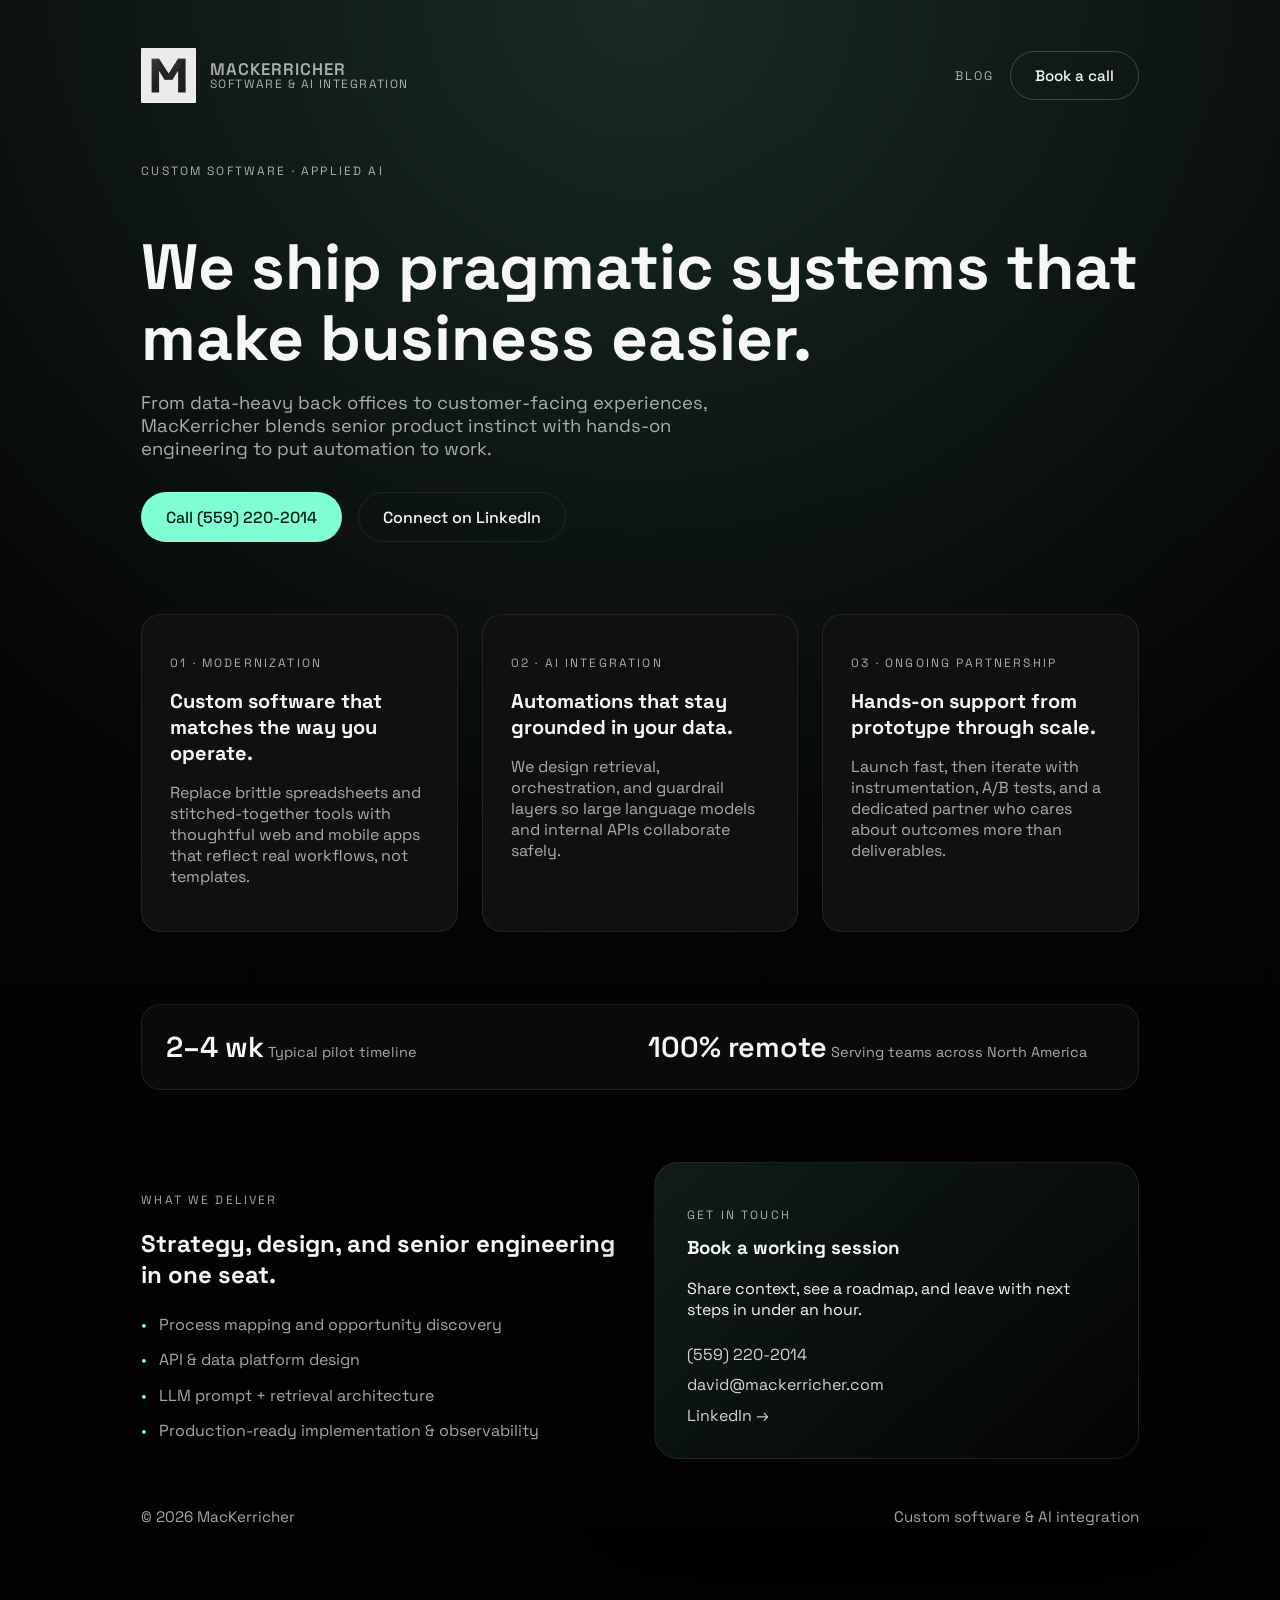
==== index.html @ e93b2037 "initial commit" ====
<!DOCTYPE html>
<html lang="en">
<head>
  <meta charset="utf-8" />
  <meta name="viewport" content="width=device-width, initial-scale=1" />
  <title>MacKerricher · Custom Software & AI Integration</title>
  <meta name="description" content="MacKerricher partners with teams to ship modern software, automate workflows, and integrate practical AI." />
  <link rel="preconnect" href="https://fonts.googleapis.com" />
  <link rel="preconnect" href="https://fonts.gstatic.com" crossorigin />
  <link href="https://fonts.googleapis.com/css2?family=Space+Grotesk:wght@400;500;600&display=swap" rel="stylesheet" />
  <link rel="icon" type="image/png" sizes="48x48" href="favicon.png" />
  <link rel="stylesheet" href="styles.css" />
</head>
<body>
  <div class="page-shell">
    <header class="site-header">
      <div class="brand">
        <img src="logo.png" alt="MacKerricher logo" class="brand-mark" width="55" height="55" loading="lazy" />
        <div class="wordmark">
          <span class="brand-name">MacKerricher</span>
          <span class="brand-tagline">Software &amp; AI Integration</span>
        </div>
      </div>
      <nav class="site-nav">
        <a href="blog.html" class="nav-link">Blog</a>
        <a href="#contact" class="button ghost">Book a call</a>
      </nav>
    </header>

    <main>
      <section class="hero">
        <p class="eyebrow">Custom Software · Applied AI</p>
        <h1>We ship pragmatic systems that make business easier.</h1>
        <p class="lead">
          From data-heavy back offices to customer-facing experiences, MacKerricher blends senior product instinct with hands-on engineering to put automation to work.
        </p>
        <div class="hero-actions">
          <a class="button primary" href="tel:+15592202014">Call (559) 220-2014</a>
          <a class="button" href="https://www.linkedin.com/in/david-ames-059aba259/" target="_blank" rel="noreferrer">Connect on LinkedIn</a>
        </div>
      </section>

      <section class="panel-grid">
        <article>
          <p class="eyebrow">01 · Modernization</p>
          <h2>Custom software that matches the way you operate.</h2>
          <p>
            Replace brittle spreadsheets and stitched-together tools with thoughtful web and mobile apps that reflect real workflows, not templates.
          </p>
        </article>
        <article>
          <p class="eyebrow">02 · AI integration</p>
          <h2>Automations that stay grounded in your data.</h2>
          <p>
            We design retrieval, orchestration, and guardrail layers so large language models and internal APIs collaborate safely.
          </p>
        </article>
        <article>
          <p class="eyebrow">03 · Ongoing partnership</p>
          <h2>Hands-on support from prototype through scale.</h2>
          <p>
            Launch fast, then iterate with instrumentation, A/B tests, and a dedicated partner who cares about outcomes more than deliverables.
          </p>
        </article>
      </section>

      <section class="stats">
        <div>
          <span class="stat-value">2–4 wk</span>
          <span class="stat-label">Typical pilot timeline</span>
        </div>
        <div>
          <span class="stat-value">100% remote</span>
          <span class="stat-label">Serving teams across North America</span>
        </div>
      </section>

      <section class="split" id="contact">
        <div>
          <p class="eyebrow">What we deliver</p>
          <h2>Strategy, design, and senior engineering in one seat.</h2>
          <ul>
            <li>Process mapping and opportunity discovery</li>
            <li>API & data platform design</li>
            <li>LLM prompt + retrieval architecture</li>
            <li>Production-ready implementation & observability</li>
          </ul>
        </div>
        <div class="card contact-card">
          <p class="eyebrow">Get in touch</p>
          <h3>Book a working session</h3>
          <p>Share context, see a roadmap, and leave with next steps in under an hour.</p>
          <div class="contact-info">
            <a href="tel:+15592202014">(559) 220-2014</a>
            <a href="mailto:david@mackerricher.com">david@mackerricher.com</a>
            <a href="https://www.linkedin.com/in/david-ames-059aba259/" target="_blank" rel="noreferrer">LinkedIn →</a>
          </div>
        </div>
      </section>
    </main>

    <footer class="site-footer">
      <span>© <span id="year"></span> MacKerricher</span>
      <span>Custom software & AI integration</span>
    </footer>
  </div>

  <script>
    document.getElementById('year').textContent = new Date().getFullYear();
  </script>
</body>
</html>
---- styles.css ----
:root {
  color-scheme: light dark;
  --bg: #050505;
  --card: #101010;
  --muted: rgba(255, 255, 255, 0.65);
  --text: #f7f7f7;
  --accent: #7fffd4;
  --border: rgba(255, 255, 255, 0.08);
  font-family: 'Space Grotesk', system-ui, -apple-system, BlinkMacSystemFont, 'Segoe UI', sans-serif;
}

* {
  box-sizing: border-box;
}

body {
  margin: 0;
  min-height: 100vh;
  background: radial-gradient(circle at top, rgba(127, 255, 212, 0.15), transparent 55%),
              linear-gradient(180deg, #060606 0%, #020202 100%);
  color: var(--text);
}

.page-shell {
  max-width: 1100px;
  margin: 0 auto;
  padding: 2.5rem clamp(1.5rem, 4vw, 3.5rem) 4rem;
  display: flex;
  flex-direction: column;
  gap: 3rem;
}

.site-header,
.site-footer {
  display: flex;
  justify-content: space-between;
  align-items: center;
  font-size: 0.95rem;
  color: var(--muted);
}

.site-header {
  padding-top: 0.5rem;
}

.site-nav {
  display: flex;
  align-items: center;
  gap: 1rem;
}

.nav-link {
  color: var(--muted);
  text-decoration: none;
  text-transform: uppercase;
  letter-spacing: 0.16em;
  font-size: 0.78rem;
}

.nav-link:hover {
  color: var(--text);
}

.brand {
  display: flex;
  align-items: center;
  gap: 0.85rem;
}

.brand-mark {
  width: 55px;
  height: 55px;
  border-radius: 1px;
  border: 1px solid rgba(255, 255, 255, 0.25);
  background: #ebebeb;
  padding: 0.55rem;
}

.wordmark {
  display: flex;
  flex-direction: column;
  line-height: 1.1;
}

.brand-name {
  font-weight: 600;
  font-size: 1.05rem;
  letter-spacing: 0.06em;
  text-transform: uppercase;
}

.brand-tagline {
  font-size: 0.75rem;
  color: var(--muted);
  letter-spacing: 0.12em;
  text-transform: uppercase;
}

main {
  display: flex;
  flex-direction: column;
  gap: 4.5rem;
}

.hero h1 {
  font-size: clamp(2.5rem, 5vw, 4rem);
  line-height: 1.1;
  margin-bottom: 1rem;
}

.lead {
  max-width: 620px;
  font-size: 1.15rem;
  color: var(--muted);
}

.hero-actions {
  display: flex;
  flex-wrap: wrap;
  gap: 1rem;
  margin-top: 2rem;
}

.button {
  display: inline-flex;
  padding: 0.85rem 1.5rem;
  border-radius: 999px;
  border: 1px solid var(--border);
  color: var(--text);
  text-decoration: none;
  font-weight: 500;
  transition: transform 150ms ease, background 150ms ease, color 150ms ease;
}

.button:hover {
  transform: translateY(-2px);
}

.button.primary {
  background: var(--accent);
  color: #041f18;
  border-color: transparent;
}

.button.ghost {
  border-color: rgba(255, 255, 255, 0.2);
}

.eyebrow {
  text-transform: uppercase;
  letter-spacing: 0.18em;
  font-size: 0.75rem;
  color: var(--muted);
  margin-bottom: 0.8rem;
}

.panel-grid {
  display: grid;
  grid-template-columns: repeat(auto-fit, minmax(220px, 1fr));
  gap: 1.5rem;
}

.panel-grid article {
  padding: 1.75rem;
  border: 1px solid var(--border);
  border-radius: 1.25rem;
  background: var(--card);
  min-height: 260px;
}

.panel-grid h2 {
  font-size: 1.25rem;
  margin-bottom: 0.6rem;
}

.panel-grid p {
  color: var(--muted);
}

.stats {
  display: grid;
  grid-template-columns: repeat(auto-fit, minmax(180px, 1fr));
  gap: 1rem;
  padding: 1.5rem;
  border: 1px solid var(--border);
  border-radius: 1.25rem;
  background: rgba(255, 255, 255, 0.03);
}

.stat-value {
  font-size: 1.8rem;
  font-weight: 600;
}

.stat-label {
  color: var(--muted);
  font-size: 0.9rem;
}

.split {
  display: grid;
  grid-template-columns: repeat(auto-fit, minmax(280px, 1fr));
  gap: 1.75rem;
  align-items: center;
}

.split ul {
  list-style: none;
  padding: 0;
  margin: 1.5rem 0 0;
  display: flex;
  flex-direction: column;
  gap: 0.9rem;
  color: var(--muted);
}

.split li::before {
  content: '•';
  color: var(--accent);
  margin-right: 0.75rem;
}

.card {
  border-radius: 1.5rem;
  border: 1px solid var(--border);
  background: linear-gradient(135deg, rgba(127, 255, 212, 0.1), rgba(5, 5, 5, 0.8));
  padding: 2rem;
  box-shadow: 0 30px 80px rgba(5, 5, 5, 0.6);
}

.contact-card h3 {
  margin-top: 0;
}

.contact-info {
  display: flex;
  flex-direction: column;
  gap: 0.6rem;
  margin-top: 1.5rem;
}

.contact-info a {
  color: var(--text);
  text-decoration: none;
  opacity: 0.85;
}

.contact-info a:hover {
  opacity: 1;
}

.site-footer {
  padding-bottom: 1rem;
  flex-wrap: wrap;
  gap: 0.5rem;
}

.blog-main {
  display: flex;
  flex-direction: column;
  gap: 3rem;
}

.blog-hero {
  max-width: 720px;
}

.blog-hero h1 {
  font-size: clamp(2.2rem, 4vw, 3.2rem);
}

.post-grid {
  display: grid;
  grid-template-columns: repeat(auto-fit, minmax(260px, 1fr));
  gap: 1.5rem;
}

.post-card {
  padding: 2rem;
  border-radius: 1.5rem;
  border: 1px solid var(--border);
  background: rgba(255, 255, 255, 0.02);
  display: flex;
  flex-direction: column;
  gap: 1rem;
  min-height: 100%;
}

.post-card h1 {
  margin: 0 0 1rem;
  font-size: clamp(2rem, 4vw, 2.6rem);
  line-height: 1.15;
}

.post-card h2 {
  margin: 2rem 0 0.6rem;
  font-size: 1.3rem;
}

.post-card h3 {
  margin: 1.5rem 0 0.4rem;
  font-size: 1.05rem;
  text-transform: none;
  letter-spacing: 0.02em;
}

.post-card p {
  color: var(--muted);
}

.post-list {
  list-style: none;
  margin: 0;
  padding: 0;
  display: flex;
  flex-direction: column;
  gap: 1.5rem;
}

.post-list a {
  text-decoration: none;
  padding: 1.5rem;
  border: 1px solid var(--border);
  border-radius: 1.25rem;
  display: block;
  background: rgba(255, 255, 255, 0.02);
}

.post-list h2 {
  margin: 0;
  color: var(--text);
}

.post-list a:hover {
  border-color: rgba(127, 255, 212, 0.4);
}

.post-steps {
  margin: 0 0 1.5rem 1.25rem;
  padding: 0;
  color: var(--muted);
  display: flex;
  flex-direction: column;
  gap: 0.6rem;
}

.post-steps li {
  list-style: decimal;
  margin-left: 0.5rem;
}

.post-steps strong {
  color: var(--text);
}

@media (max-width: 600px) {
  .site-header, .site-footer {
    flex-direction: column;
    gap: 0.75rem;
  }

  .site-nav {
    flex-direction: column;
    width: 100%;
  }

  .site-nav .button {
    width: 100%;
    justify-content: center;
  }

  .hero-actions {
    flex-direction: column;
  }
}
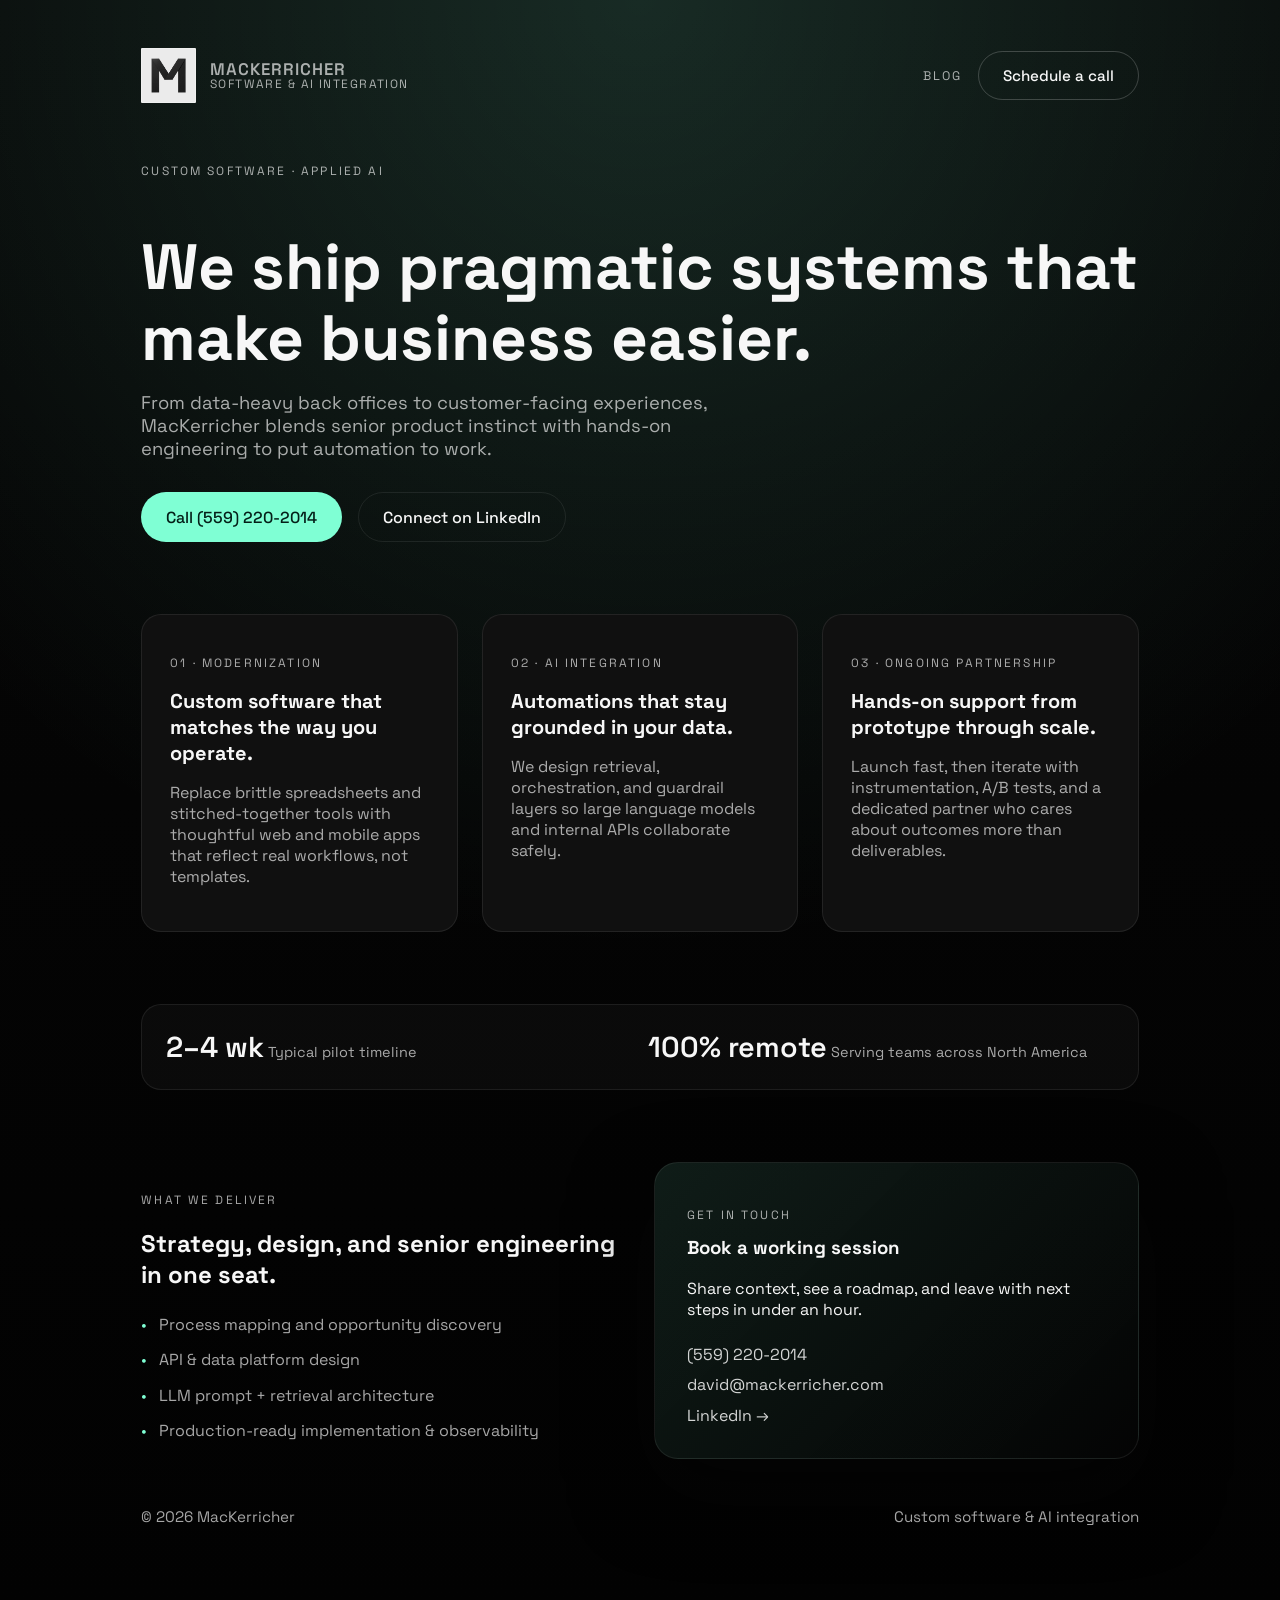
==== commit dbf1a2ab: "change text" ====
--- a/index.html
+++ b/index.html
@@ -1,16 +1,19 @@
 <!DOCTYPE html>
 <html lang="en">
+
 <head>
   <meta charset="utf-8" />
   <meta name="viewport" content="width=device-width, initial-scale=1" />
   <title>MacKerricher · Custom Software & AI Integration</title>
-  <meta name="description" content="MacKerricher partners with teams to ship modern software, automate workflows, and integrate practical AI." />
+  <meta name="description"
+    content="MacKerricher partners with teams to ship modern software, automate workflows, and integrate practical AI." />
   <link rel="preconnect" href="https://fonts.googleapis.com" />
   <link rel="preconnect" href="https://fonts.gstatic.com" crossorigin />
   <link href="https://fonts.googleapis.com/css2?family=Space+Grotesk:wght@400;500;600&display=swap" rel="stylesheet" />
   <link rel="icon" type="image/png" sizes="48x48" href="favicon.png" />
   <link rel="stylesheet" href="styles.css" />
 </head>
+
 <body>
   <div class="page-shell">
     <header class="site-header">
@@ -23,7 +26,7 @@
       </div>
       <nav class="site-nav">
         <a href="blog.html" class="nav-link">Blog</a>
-        <a href="#contact" class="button ghost">Book a call</a>
+        <a href="#contact" class="button ghost">Schedule a call</a>
       </nav>
     </header>
 
@@ -32,11 +35,13 @@
         <p class="eyebrow">Custom Software · Applied AI</p>
         <h1>We ship pragmatic systems that make business easier.</h1>
         <p class="lead">
-          From data-heavy back offices to customer-facing experiences, MacKerricher blends senior product instinct with hands-on engineering to put automation to work.
+          From data-heavy back offices to customer-facing experiences, MacKerricher blends senior product instinct with
+          hands-on engineering to put automation to work.
         </p>
         <div class="hero-actions">
           <a class="button primary" href="tel:+15592202014">Call (559) 220-2014</a>
-          <a class="button" href="https://www.linkedin.com/in/david-ames-059aba259/" target="_blank" rel="noreferrer">Connect on LinkedIn</a>
+          <a class="button" href="https://www.linkedin.com/in/david-ames-059aba259/" target="_blank"
+            rel="noreferrer">Connect on LinkedIn</a>
         </div>
       </section>
 
@@ -45,21 +50,24 @@
           <p class="eyebrow">01 · Modernization</p>
           <h2>Custom software that matches the way you operate.</h2>
           <p>
-            Replace brittle spreadsheets and stitched-together tools with thoughtful web and mobile apps that reflect real workflows, not templates.
+            Replace brittle spreadsheets and stitched-together tools with thoughtful web and mobile apps that reflect
+            real workflows, not templates.
           </p>
         </article>
         <article>
           <p class="eyebrow">02 · AI integration</p>
           <h2>Automations that stay grounded in your data.</h2>
           <p>
-            We design retrieval, orchestration, and guardrail layers so large language models and internal APIs collaborate safely.
+            We design retrieval, orchestration, and guardrail layers so large language models and internal APIs
+            collaborate safely.
           </p>
         </article>
         <article>
           <p class="eyebrow">03 · Ongoing partnership</p>
           <h2>Hands-on support from prototype through scale.</h2>
           <p>
-            Launch fast, then iterate with instrumentation, A/B tests, and a dedicated partner who cares about outcomes more than deliverables.
+            Launch fast, then iterate with instrumentation, A/B tests, and a dedicated partner who cares about outcomes
+            more than deliverables.
           </p>
         </article>
       </section>
@@ -109,4 +117,5 @@
     document.getElementById('year').textContent = new Date().getFullYear();
   </script>
 </body>
-</html>
+
+</html>
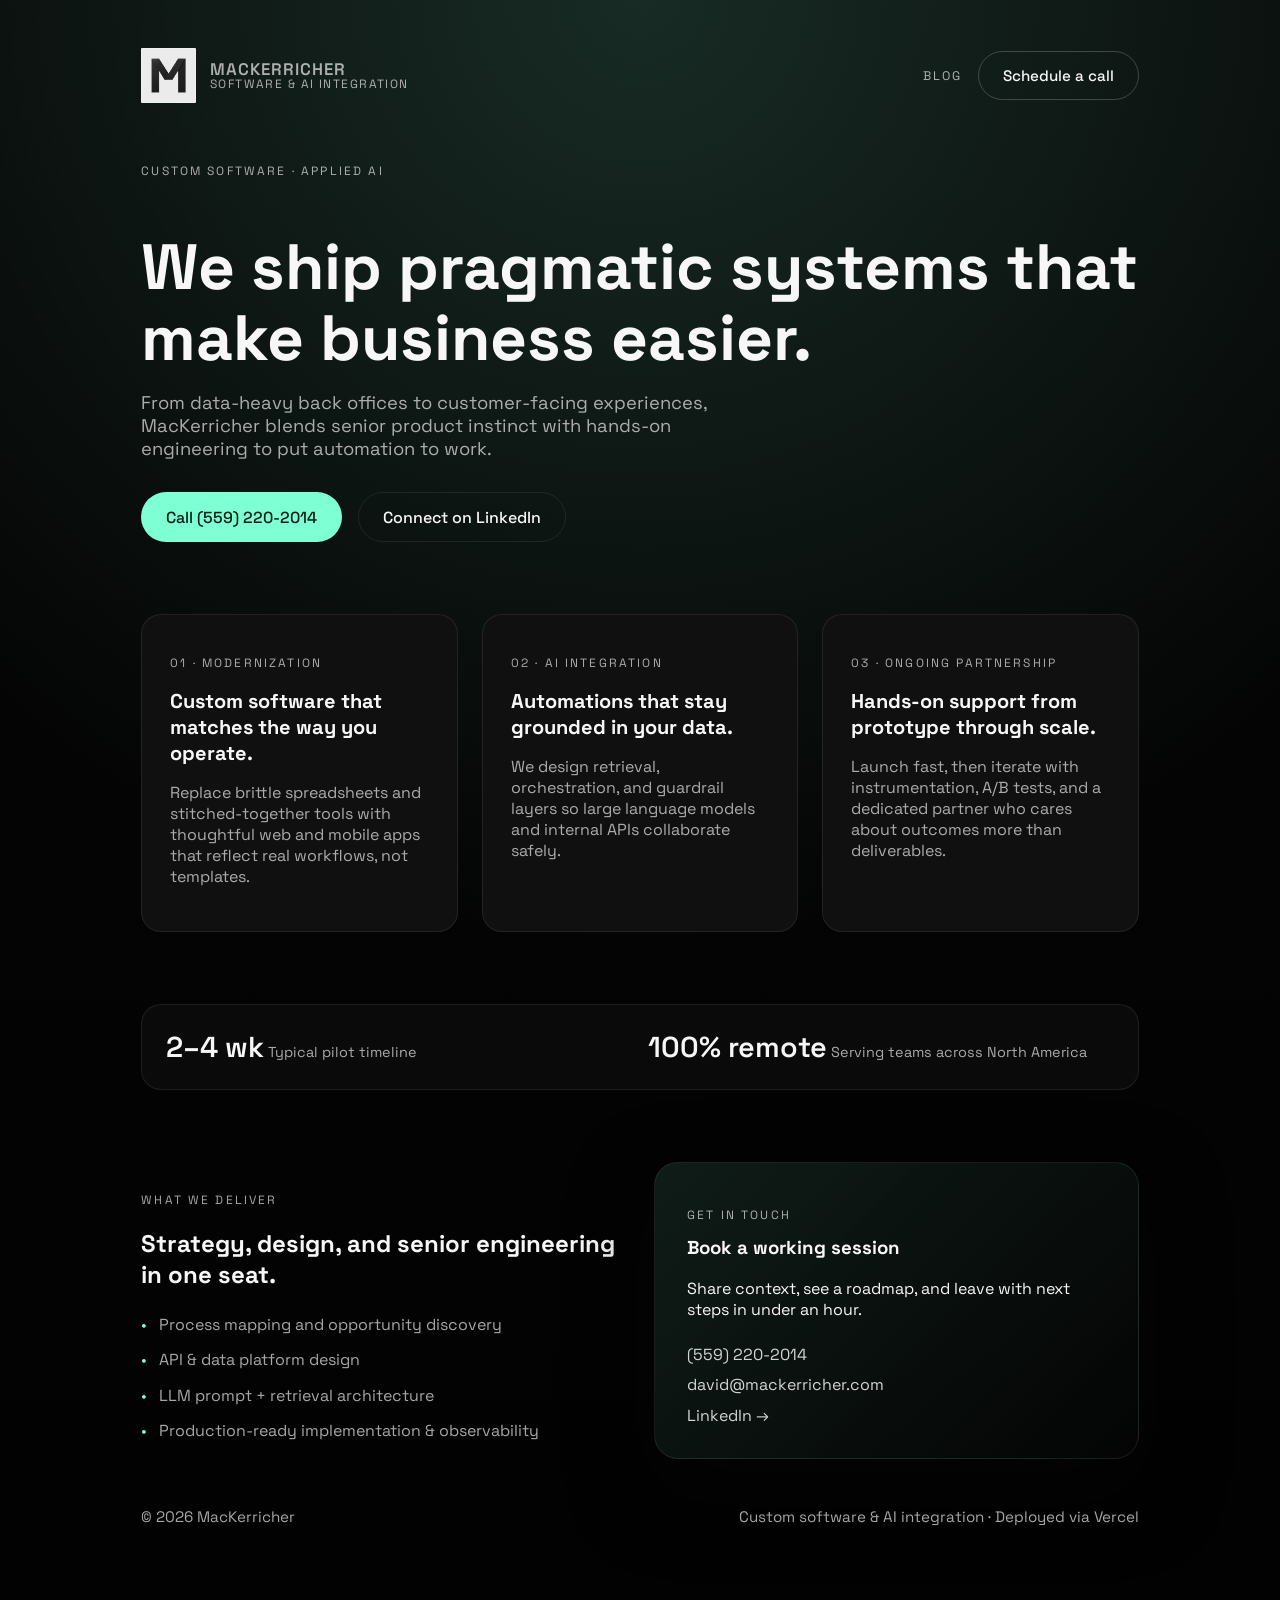
==== commit 15b82556: "chore: verify Vercel deploy pipeline" ====
--- a/index.html
+++ b/index.html
@@ -109,7 +109,7 @@
 
     <footer class="site-footer">
       <span>© <span id="year"></span> MacKerricher</span>
-      <span>Custom software & AI integration</span>
+      <span>Custom software & AI integration · Deployed via Vercel</span>
     </footer>
   </div>
 
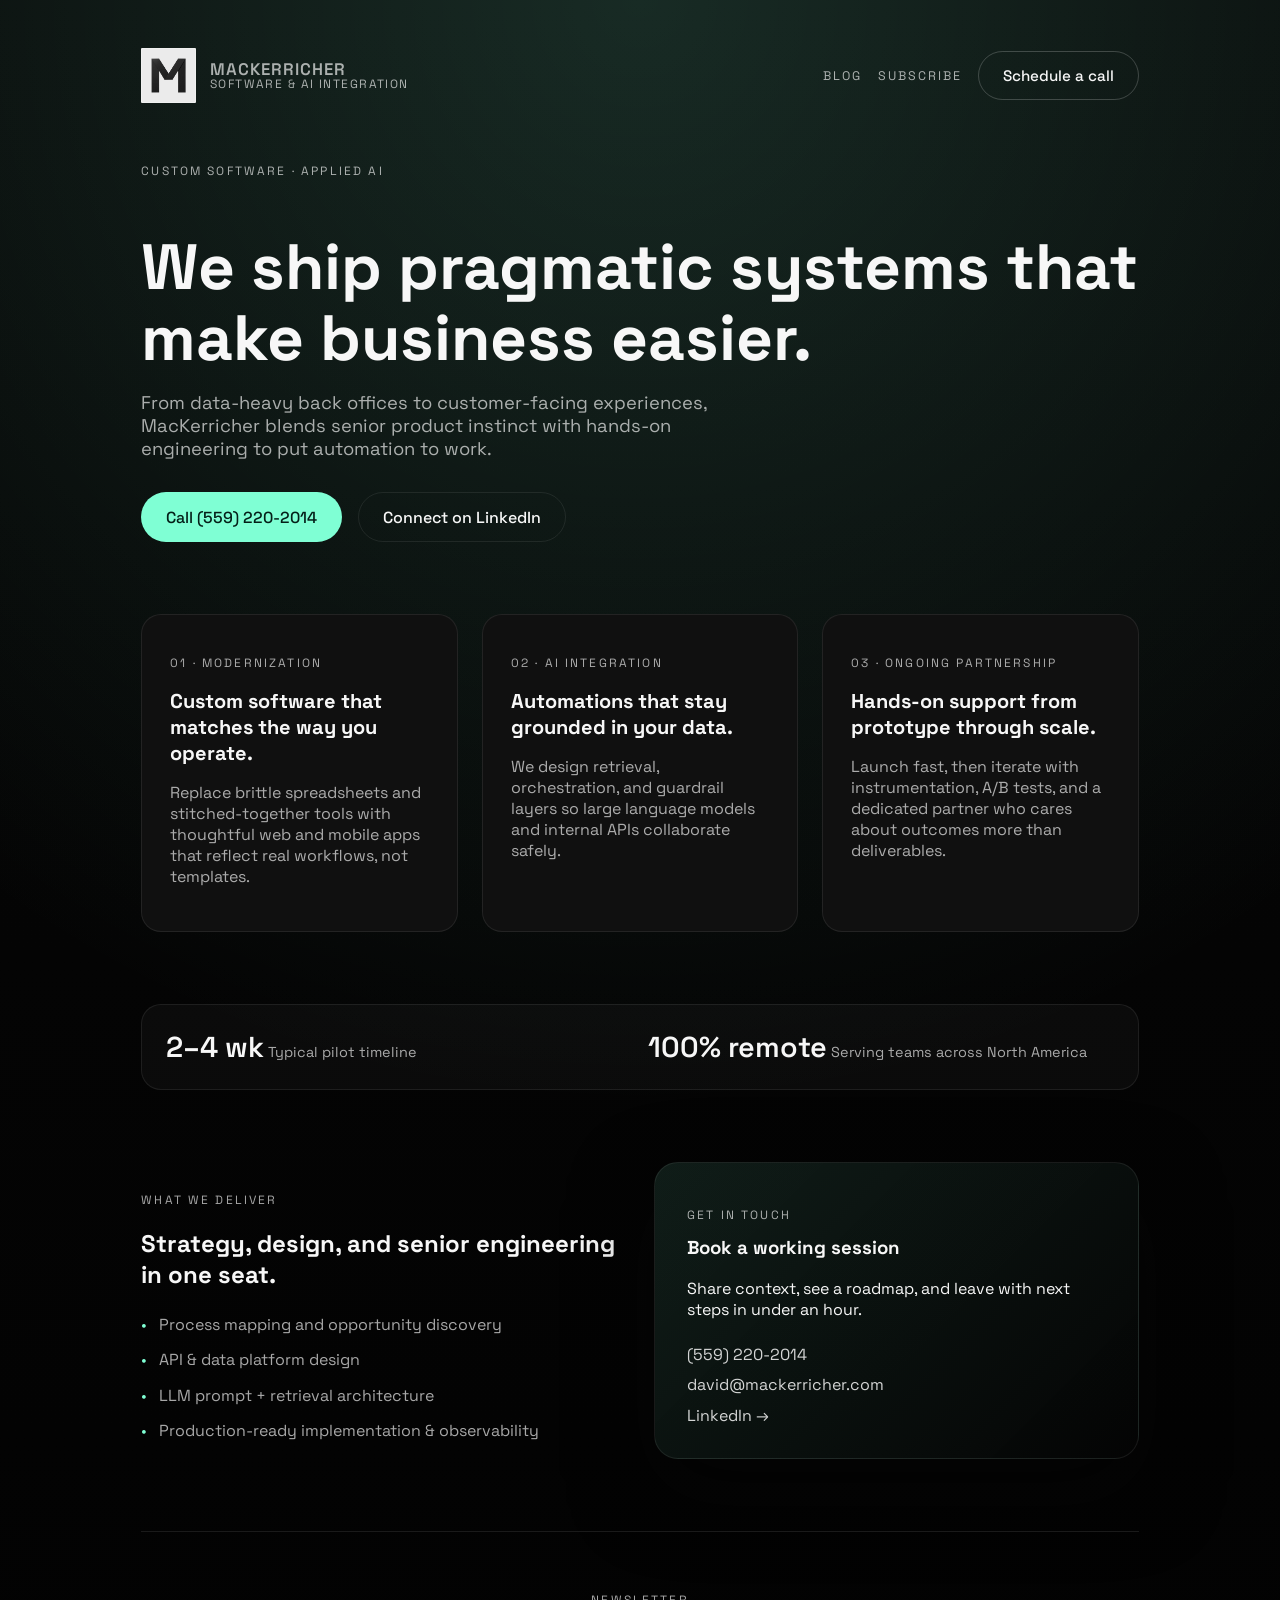
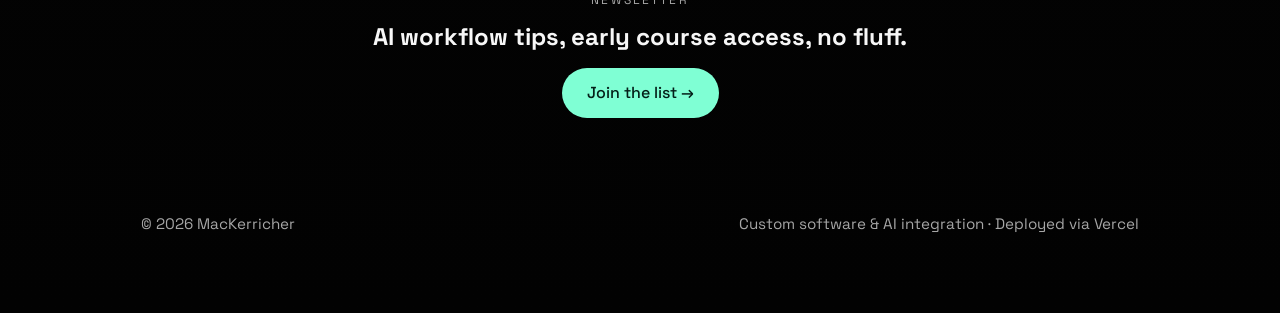
==== commit 93b9c630: "feat: add newsletter signup page and footer CTA" ====
--- a/index.html
+++ b/index.html
@@ -26,6 +26,7 @@
       </div>
       <nav class="site-nav">
         <a href="blog.html" class="nav-link">Blog</a>
+        <a href="subscribe.html" class="nav-link">Subscribe</a>
         <a href="#contact" class="button ghost">Schedule a call</a>
       </nav>
     </header>
@@ -105,6 +106,12 @@
           </div>
         </div>
       </section>
+
+      <section class="signup" style="text-align:center; padding:3rem 1.5rem; border-top:1px solid #1a1a1a;">
+        <p class="eyebrow">Newsletter</p>
+        <h2 style="margin:0.5rem 0 1rem 0;">AI workflow tips, early course access, no fluff.</h2>
+        <a href="subscribe.html" class="button primary">Join the list →</a>
+      </section>
     </main>
 
     <footer class="site-footer">
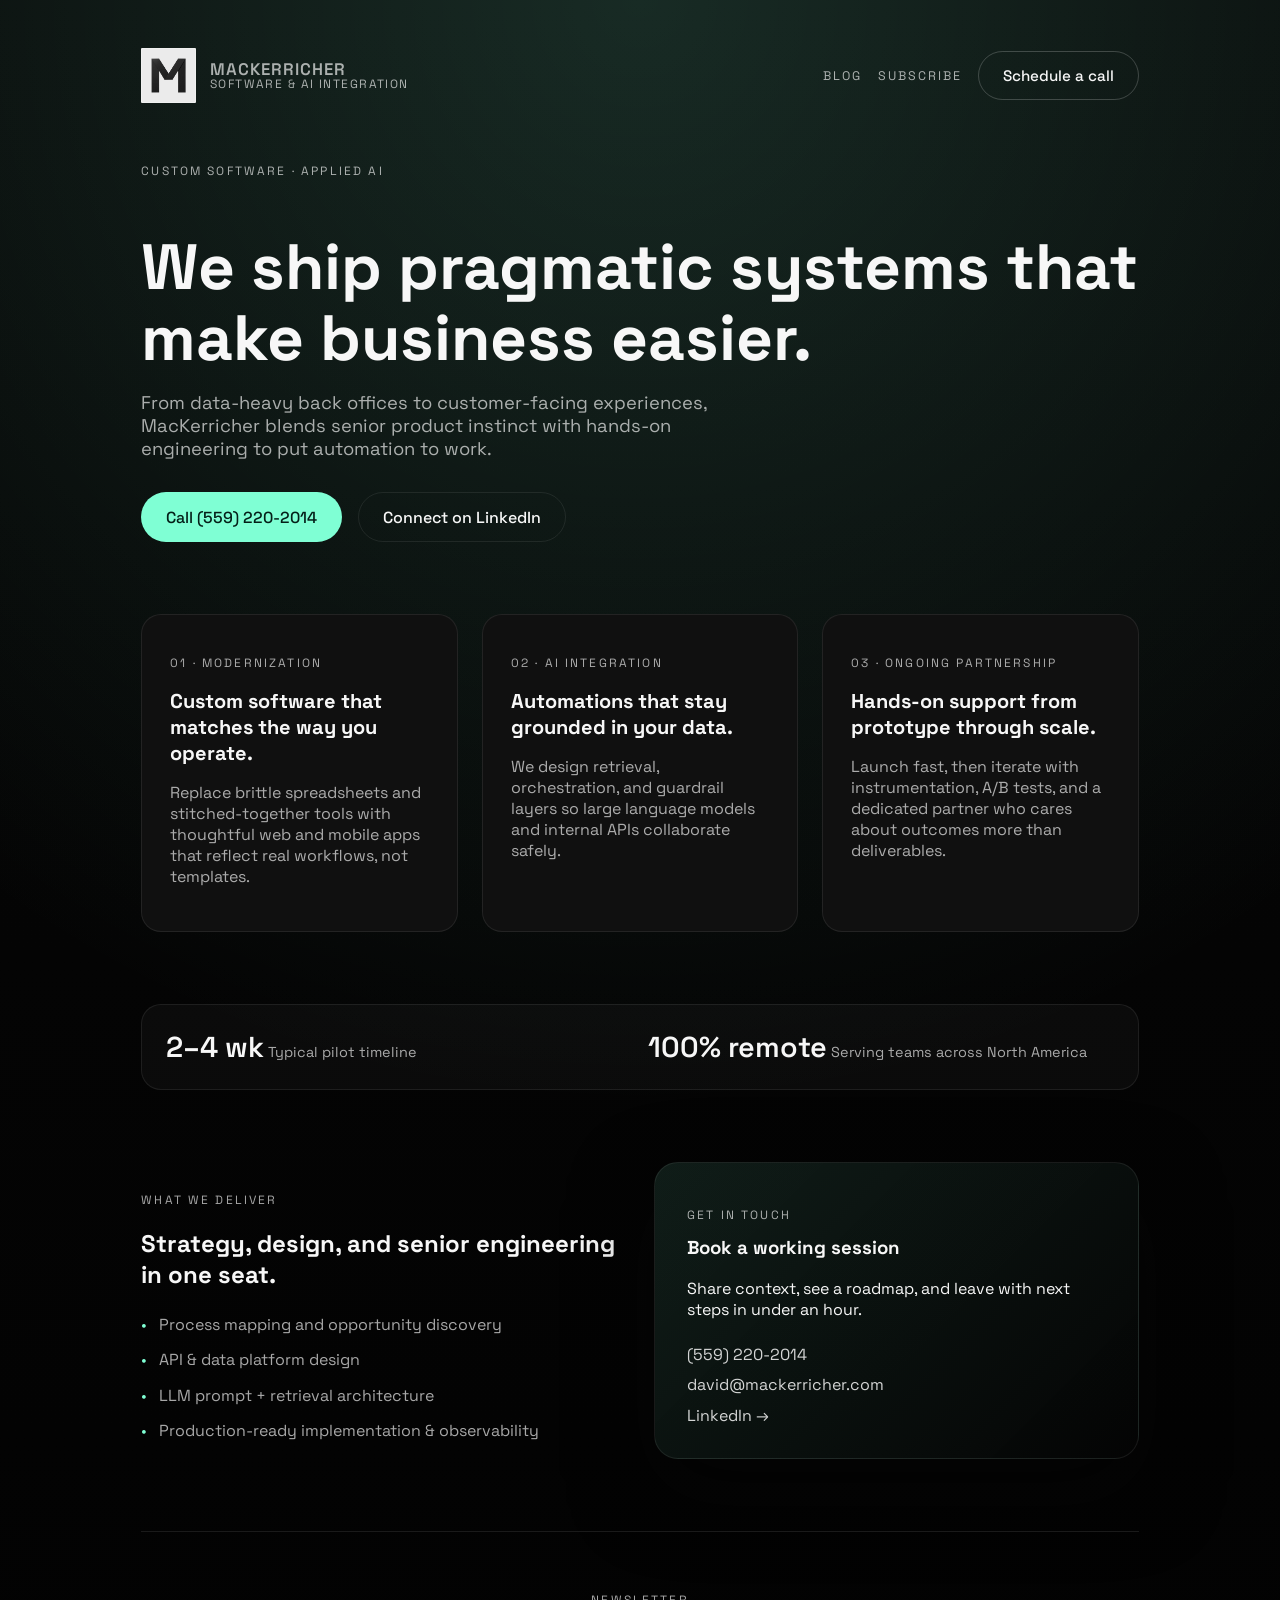
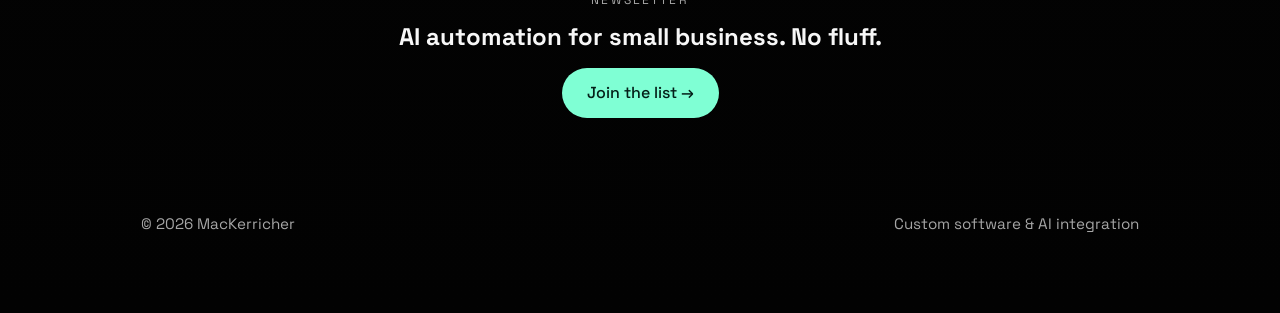
==== commit e5ad9d16: "reposition: business angle + remove vercel footer" ====
--- a/index.html
+++ b/index.html
@@ -109,14 +109,14 @@
 
       <section class="signup" style="text-align:center; padding:3rem 1.5rem; border-top:1px solid #1a1a1a;">
         <p class="eyebrow">Newsletter</p>
-        <h2 style="margin:0.5rem 0 1rem 0;">AI workflow tips, early course access, no fluff.</h2>
+        <h2 style="margin:0.5rem 0 1rem 0;">AI automation for small business. No fluff.</h2>
         <a href="subscribe.html" class="button primary">Join the list →</a>
       </section>
     </main>
 
     <footer class="site-footer">
       <span>© <span id="year"></span> MacKerricher</span>
-      <span>Custom software & AI integration · Deployed via Vercel</span>
+      <span>Custom software & AI integration</span>
     </footer>
   </div>
 
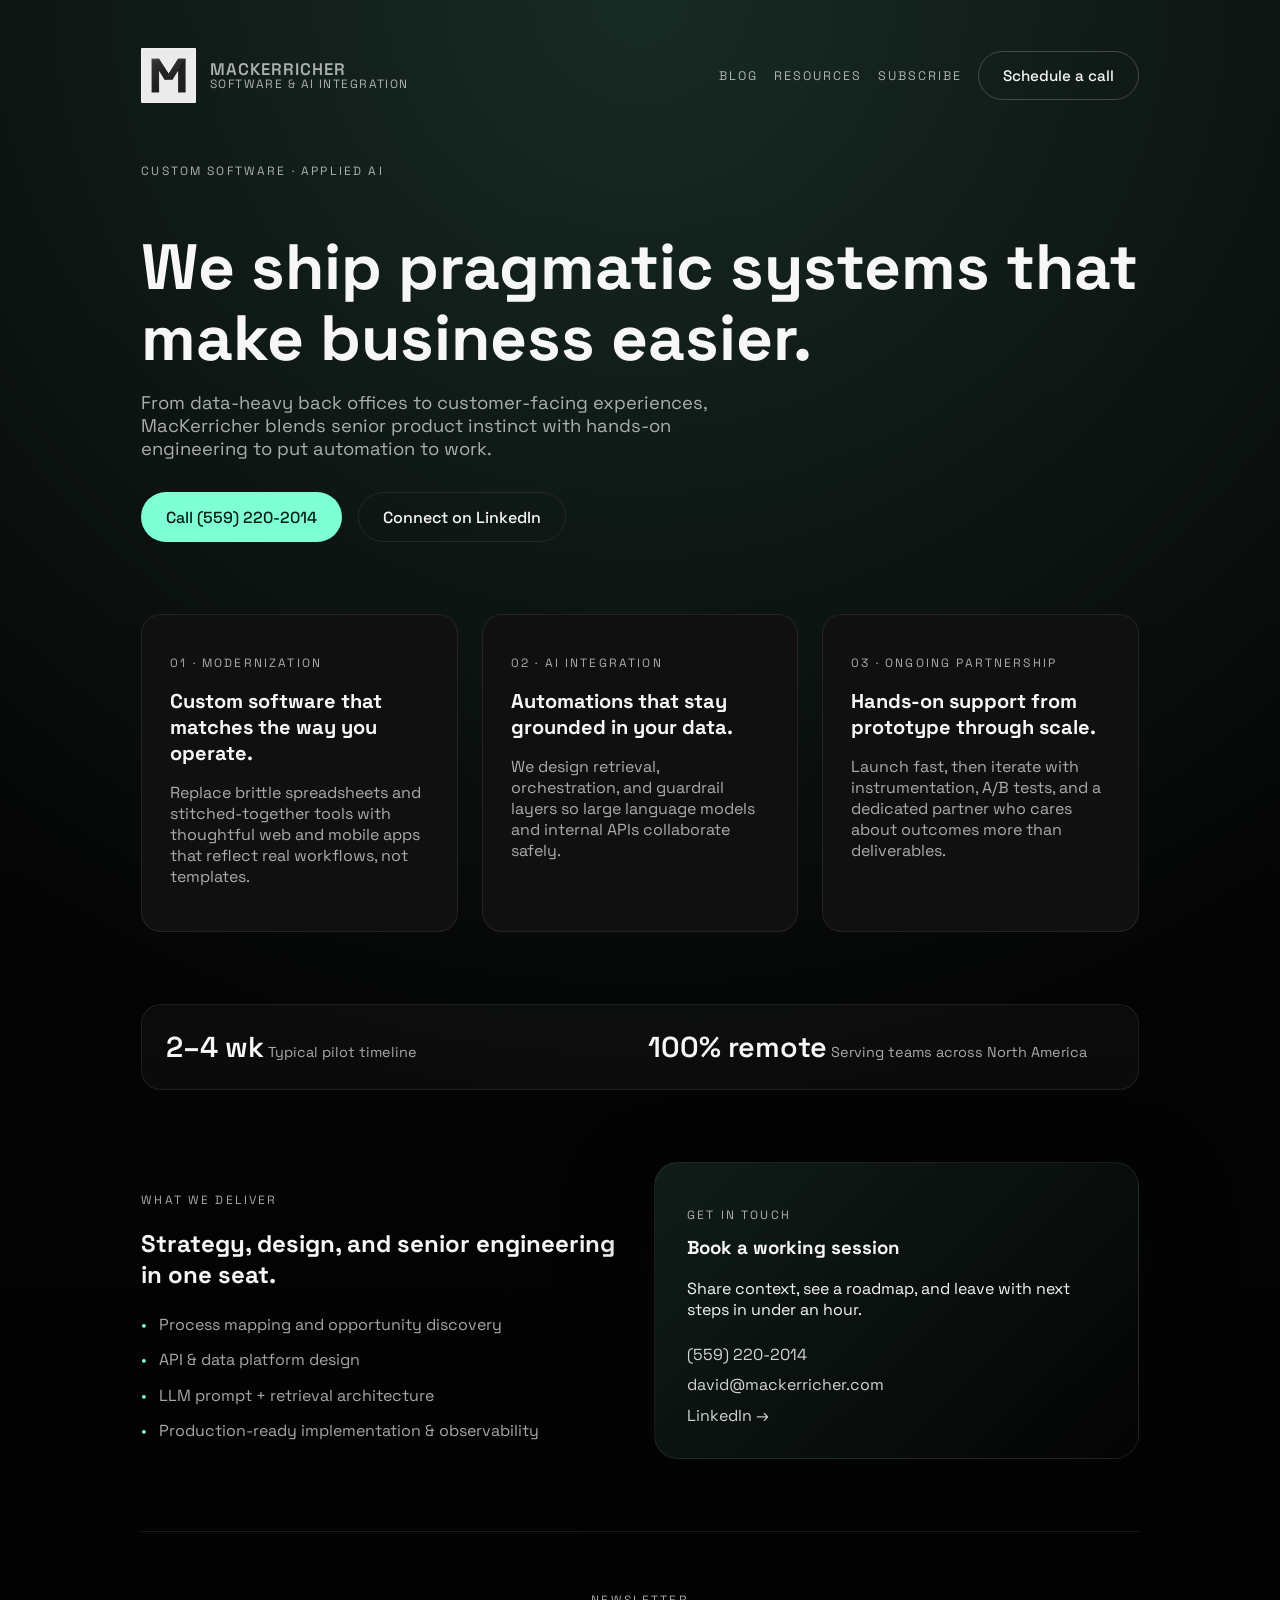
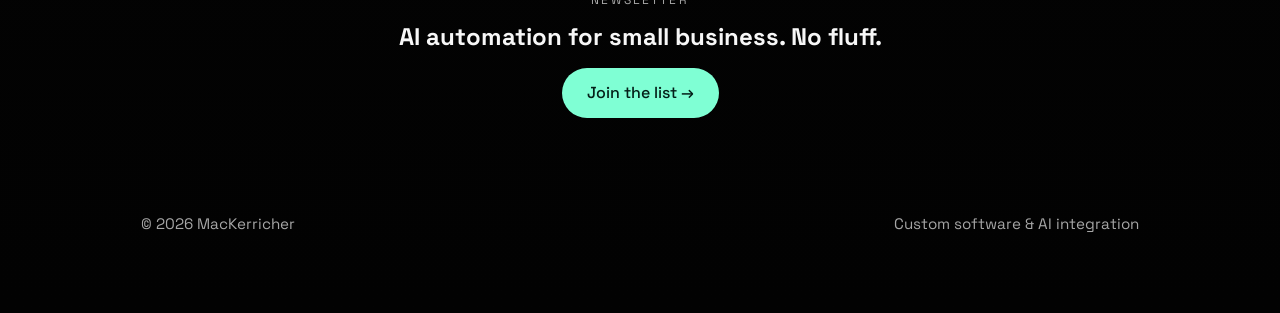
==== commit 741fdcb6: "feat: add free resources page with download links" ====
--- a/index.html
+++ b/index.html
@@ -26,6 +26,7 @@
       </div>
       <nav class="site-nav">
         <a href="blog.html" class="nav-link">Blog</a>
+        <a href="resources.html" class="nav-link">Resources</a>
         <a href="subscribe.html" class="nav-link">Subscribe</a>
         <a href="#contact" class="button ghost">Schedule a call</a>
       </nav>
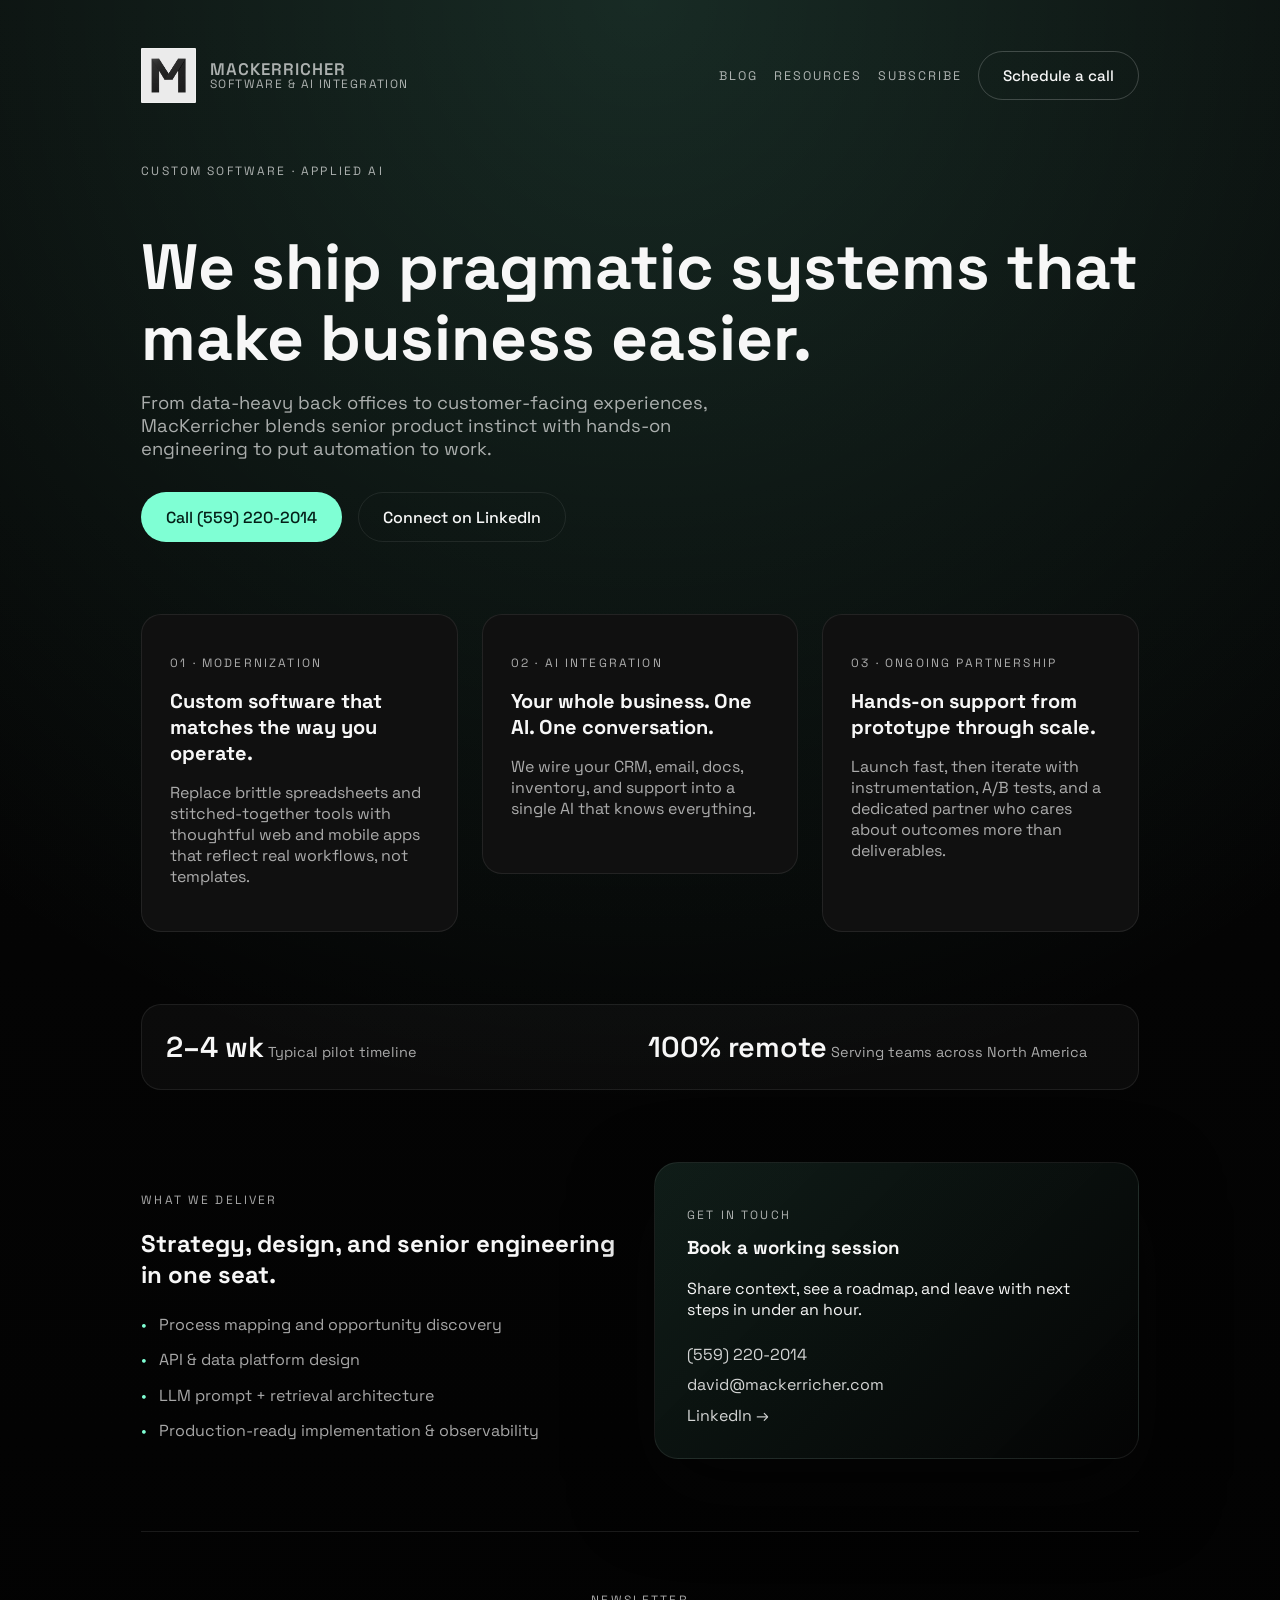
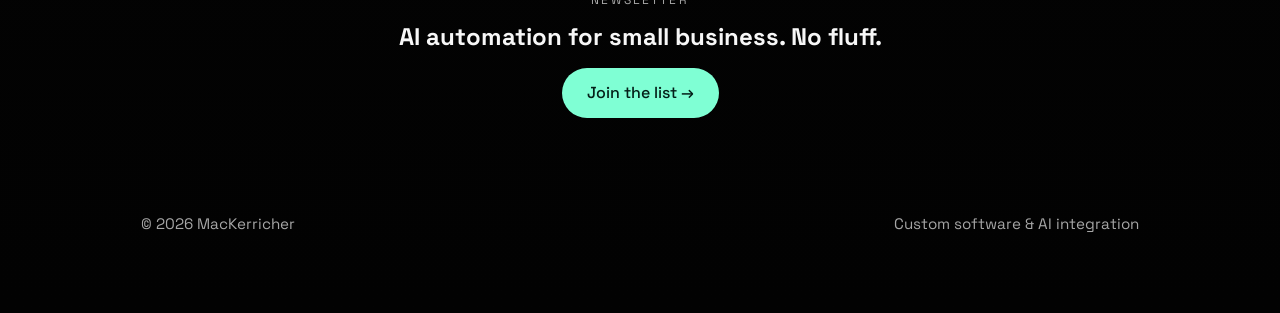
==== commit e6c222a2: "Link AI integration panel to service page" ====
--- a/index.html
+++ b/index.html
@@ -10,7 +10,7 @@
   <link rel="preconnect" href="https://fonts.googleapis.com" />
   <link rel="preconnect" href="https://fonts.gstatic.com" crossorigin />
   <link href="https://fonts.googleapis.com/css2?family=Space+Grotesk:wght@400;500;600&display=swap" rel="stylesheet" />
-  <link rel="icon" type="image/png" sizes="48x48" href="favicon.png" />
+  <link rel="icon" type="image/png" sizes="48x48" href="/favicon.png" />
   <link rel="stylesheet" href="styles.css" />
 </head>
 
@@ -56,14 +56,15 @@
             real workflows, not templates.
           </p>
         </article>
-        <article>
-          <p class="eyebrow">02 · AI integration</p>
-          <h2>Automations that stay grounded in your data.</h2>
-          <p>
-            We design retrieval, orchestration, and guardrail layers so large language models and internal APIs
-            collaborate safely.
-          </p>
-        </article>
+        <a href="ai-integration.html" style="text-decoration:none;color:inherit;">
+          <article>
+            <p class="eyebrow">02 · AI integration</p>
+            <h2>Your whole business. One AI. One conversation.</h2>
+            <p>
+              We wire your CRM, email, docs, inventory, and support into a single AI that knows everything.
+            </p>
+          </article>
+        </a>
         <article>
           <p class="eyebrow">03 · Ongoing partnership</p>
           <h2>Hands-on support from prototype through scale.</h2>
